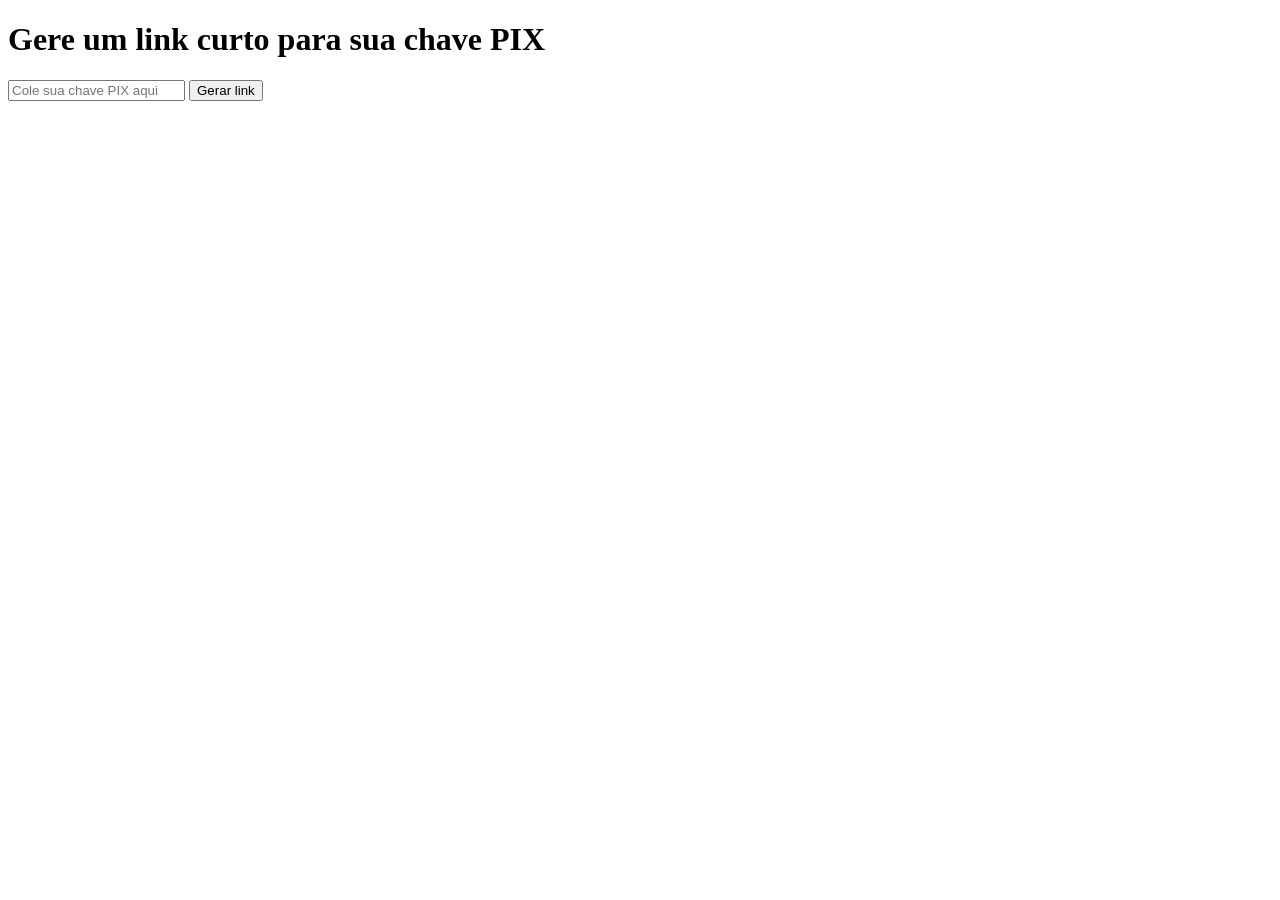
==== public/index.html @ eab09ece "Update index.html" ====
<!DOCTYPE html>
<html lang="pt-br">
<head>
  <meta charset="UTF-8">
  <title>Meupix — Link curto para PIX</title>

  <!-- CSS precisa ser absoluto -->
  <link rel="stylesheet" href="/style.css">
</head>
<body>

  <div class="container">
    <h1>Gere um link curto para sua chave PIX</h1>

    <input id="pix" placeholder="Cole sua chave PIX aqui">
    <button onclick="criar()">Gerar link</button>

    <p id="resultado"></p>
  </div>

  <!-- JS também absoluto -->
  <script src="/app.js"></script>
</body>
</html>
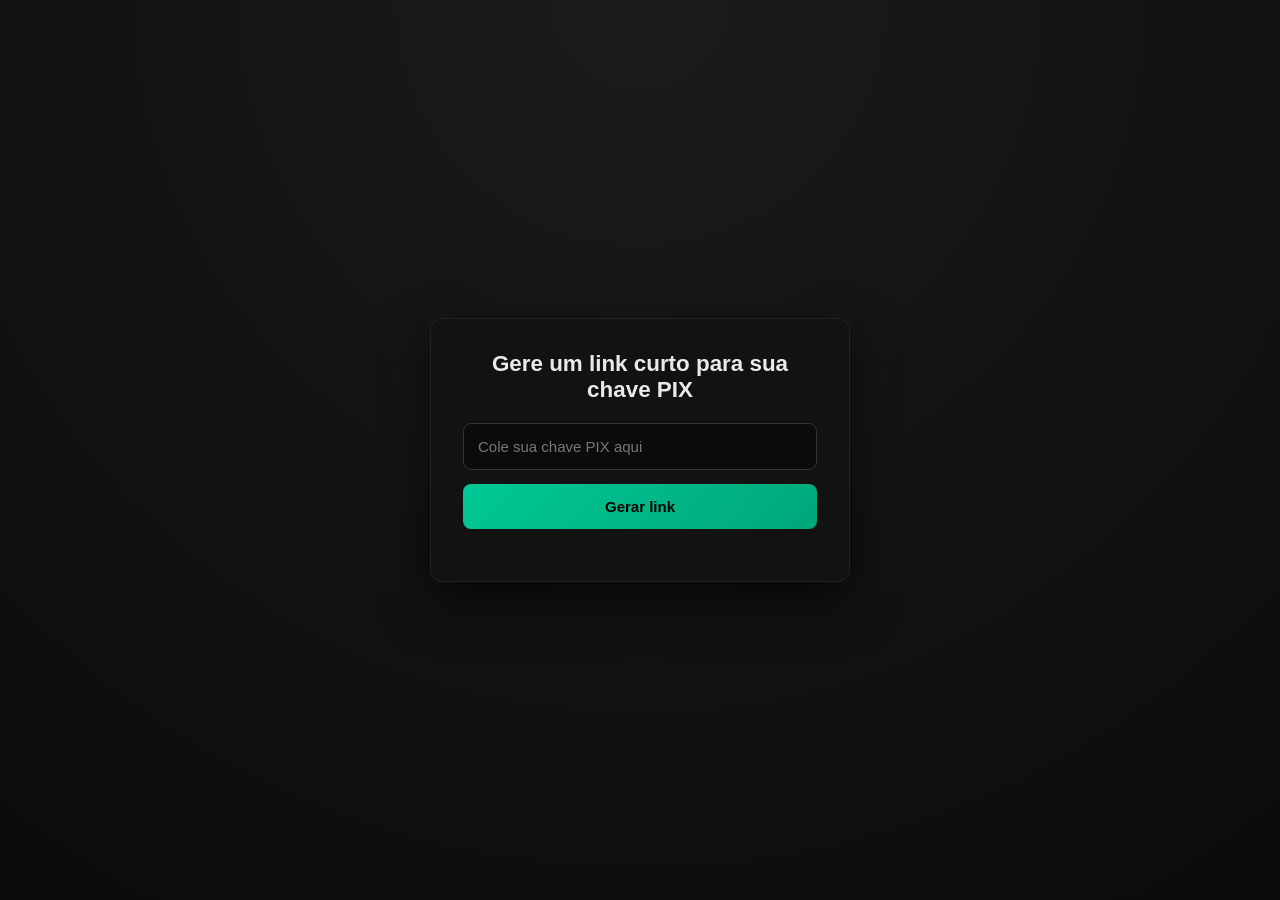
==== commit 65ea450b: "Update index.html" ====
--- a/public/index.html
+++ b/public/index.html
@@ -5,7 +5,7 @@
   <title>Meupix — Link curto para PIX</title>
 
   <!-- CSS precisa ser absoluto -->
-  <link rel="stylesheet" href="/style.css">
+  <link rel="stylesheet" href="/styles/style.css">
 </head>
 <body>
 
--- a/styles/style.css
+++ b/styles/style.css
@@ -0,0 +1,142 @@
+* {
+  box-sizing: border-box;
+  margin: 0;
+  padding: 0;
+}
+
+body {
+  min-height: 100vh;
+  background: radial-gradient(circle at top, #1b1b1b, #0b0b0b);
+  color: #eaeaea;
+  font-family: -apple-system, BlinkMacSystemFont, "Segoe UI", Roboto, Arial, sans-serif;
+  display: flex;
+  align-items: center;
+  justify-content: center;
+}
+
+.container {
+  background: #121212;
+  border: 1px solid #222;
+  border-radius: 12px;
+  padding: 32px;
+  width: 100%;
+  max-width: 420px;
+  box-shadow: 0 20px 50px rgba(0,0,0,.6);
+}
+
+h1 {
+  font-size: 1.4rem;
+  margin-bottom: 20px;
+  text-align: center;
+  font-weight: 600;
+}
+
+input {
+  width: 100%;
+  padding: 14px;
+  border-radius: 8px;
+  border: 1px solid #333;
+  background: #0b0b0b;
+  color: #fff;
+  font-size: 15px;
+  outline: none;
+  margin-bottom: 14px;
+}
+
+input::placeholder {
+  color: #777;
+}
+
+input:focus {
+  border-color: #00c896;
+}
+
+button {
+  width: 100%;
+  padding: 14px;
+  border-radius: 8px;
+  border: none;
+  background: linear-gradient(135deg, #00c896, #00a77a);
+  color: #000;
+  font-weight: 600;
+  font-size: 15px;
+  cursor: pointer;
+  transition: transform .1s ease, box-shadow .1s ease;
+}
+
+button:hover {
+  transform: translateY(-1px);
+  box-shadow: 0 8px 20px rgba(0,200,150,.25);
+}
+
+button:active {
+  transform: translateY(0);
+  box-shadow: none;
+}
+
+#resultado {
+  margin-top: 20px;
+  text-align: center;
+  word-break: break-all;
+}
+
+#resultado a {
+  color: #00c896;
+  text-decoration: none;
+  font-weight: 500;
+}
+
+#resultado a:hover {
+  text-decoration: underline;
+}
+.pix-box {
+  display: flex;
+  gap: 10px;
+}
+
+.pix-box input {
+  flex: 1;
+  padding: 12px;
+  font-size: 16px;
+}
+
+.pix-box button {
+  padding: 12px 16px;
+  font-size: 16px;
+  cursor: pointer;
+}
+
+#feedback {
+  margin-top: 12px;
+  font-weight: bold;
+}
+
+/* ===== Estilos globais (home, geral) ===== */
+body {
+  font-family: Arial, sans-serif;
+}
+
+/* ===== Página PIX ===== */
+.pix-page {
+  background: #111;
+  min-height: 100vh;
+  color: #fff;
+  text-align: center;
+}
+
+.pix-page input {
+  width: 100%;
+  padding: 10px;
+  text-align: center;
+}
+
+.pix-page button {
+  width: 100%;
+  padding: 12px;
+  margin-top: 10px;
+}
+
+.pix-page #qrcode {
+  margin: 20px auto;
+}
+
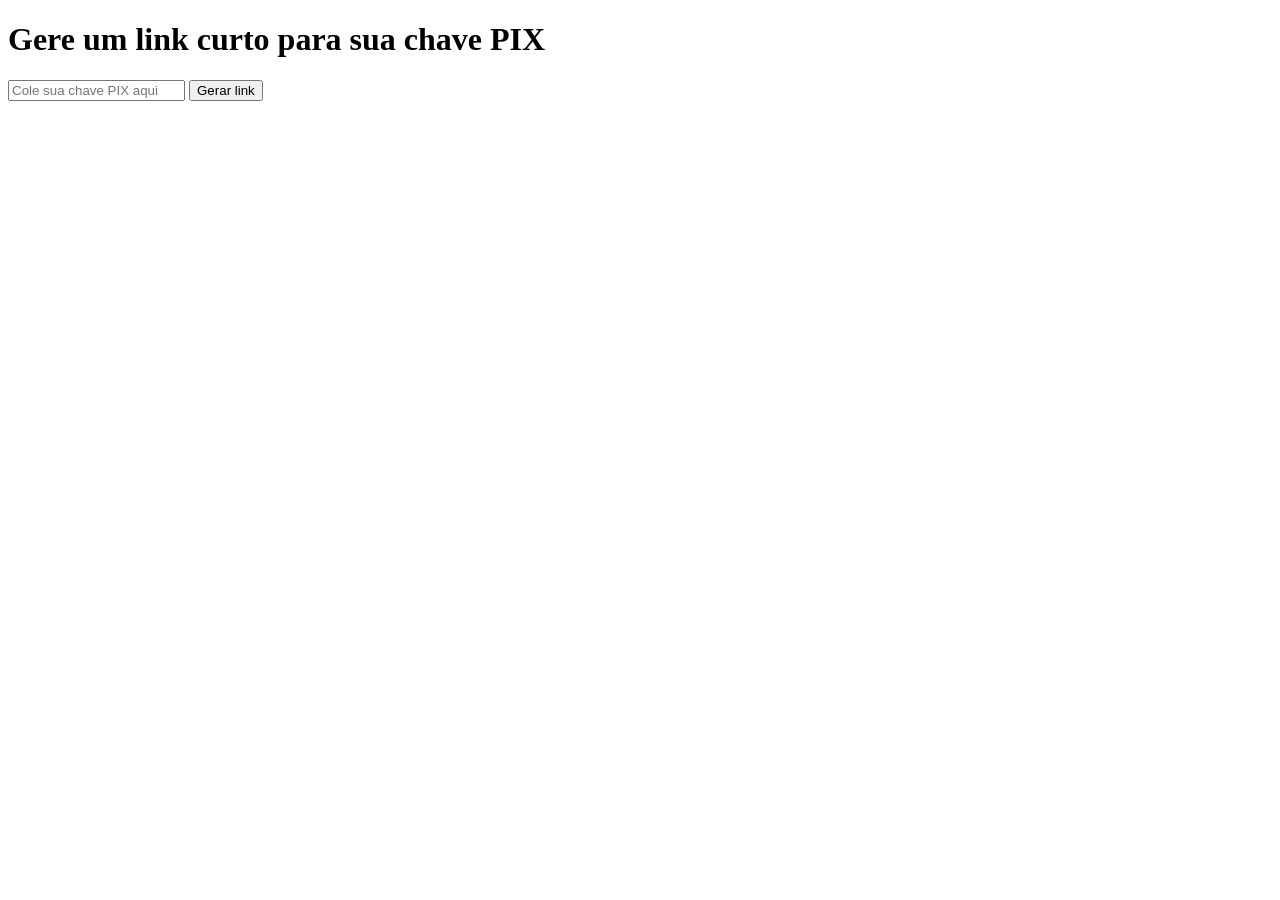
==== commit 79d71783: "Update index.html" ====
--- a/public/index.html
+++ b/public/index.html
@@ -5,7 +5,7 @@
   <title>Meupix — Link curto para PIX</title>
 
   <!-- CSS precisa ser absoluto -->
-  <link rel="stylesheet" href="/styles/style.css">
+  <link rel="stylesheet" href="styles/style.css">
 </head>
 <body>
 
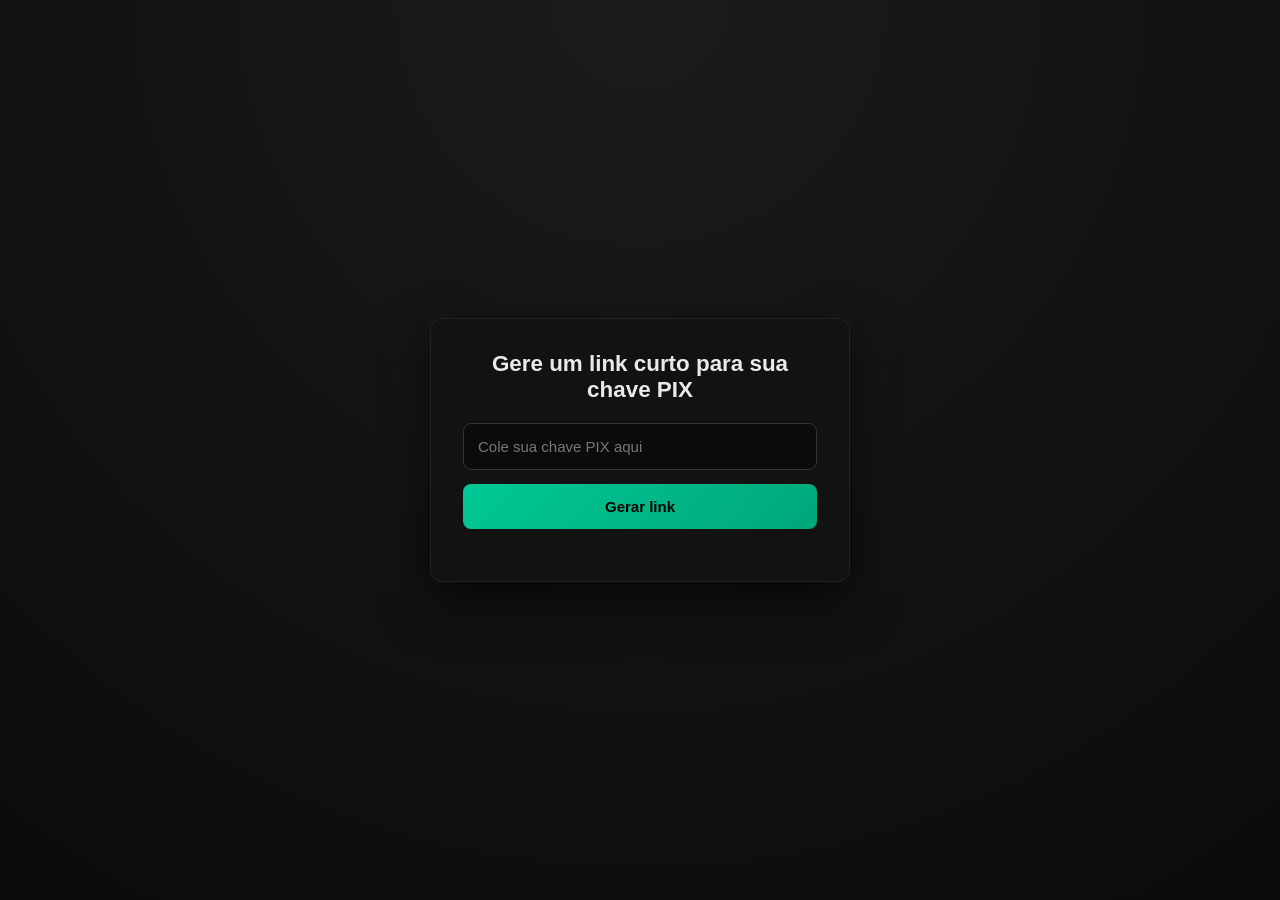
==== commit f2a40bbf: "Update index.html" ====
--- a/public/index.html
+++ b/public/index.html
@@ -5,7 +5,7 @@
   <title>Meupix — Link curto para PIX</title>
 
   <!-- CSS precisa ser absoluto -->
-  <link rel="stylesheet" href="styles/style.css">
+  <link rel="stylesheet" href="/styles/style.css">
 </head>
 <body>
 
--- a/styles/style.css
+++ b/styles/style.css
@@ -0,0 +1,142 @@
+* {
+  box-sizing: border-box;
+  margin: 0;
+  padding: 0;
+}
+
+body {
+  min-height: 100vh;
+  background: radial-gradient(circle at top, #1b1b1b, #0b0b0b);
+  color: #eaeaea;
+  font-family: -apple-system, BlinkMacSystemFont, "Segoe UI", Roboto, Arial, sans-serif;
+  display: flex;
+  align-items: center;
+  justify-content: center;
+}
+
+.container {
+  background: #121212;
+  border: 1px solid #222;
+  border-radius: 12px;
+  padding: 32px;
+  width: 100%;
+  max-width: 420px;
+  box-shadow: 0 20px 50px rgba(0,0,0,.6);
+}
+
+h1 {
+  font-size: 1.4rem;
+  margin-bottom: 20px;
+  text-align: center;
+  font-weight: 600;
+}
+
+input {
+  width: 100%;
+  padding: 14px;
+  border-radius: 8px;
+  border: 1px solid #333;
+  background: #0b0b0b;
+  color: #fff;
+  font-size: 15px;
+  outline: none;
+  margin-bottom: 14px;
+}
+
+input::placeholder {
+  color: #777;
+}
+
+input:focus {
+  border-color: #00c896;
+}
+
+button {
+  width: 100%;
+  padding: 14px;
+  border-radius: 8px;
+  border: none;
+  background: linear-gradient(135deg, #00c896, #00a77a);
+  color: #000;
+  font-weight: 600;
+  font-size: 15px;
+  cursor: pointer;
+  transition: transform .1s ease, box-shadow .1s ease;
+}
+
+button:hover {
+  transform: translateY(-1px);
+  box-shadow: 0 8px 20px rgba(0,200,150,.25);
+}
+
+button:active {
+  transform: translateY(0);
+  box-shadow: none;
+}
+
+#resultado {
+  margin-top: 20px;
+  text-align: center;
+  word-break: break-all;
+}
+
+#resultado a {
+  color: #00c896;
+  text-decoration: none;
+  font-weight: 500;
+}
+
+#resultado a:hover {
+  text-decoration: underline;
+}
+.pix-box {
+  display: flex;
+  gap: 10px;
+}
+
+.pix-box input {
+  flex: 1;
+  padding: 12px;
+  font-size: 16px;
+}
+
+.pix-box button {
+  padding: 12px 16px;
+  font-size: 16px;
+  cursor: pointer;
+}
+
+#feedback {
+  margin-top: 12px;
+  font-weight: bold;
+}
+
+/* ===== Estilos globais (home, geral) ===== */
+body {
+  font-family: Arial, sans-serif;
+}
+
+/* ===== Página PIX ===== */
+.pix-page {
+  background: #111;
+  min-height: 100vh;
+  color: #fff;
+  text-align: center;
+}
+
+.pix-page input {
+  width: 100%;
+  padding: 10px;
+  text-align: center;
+}
+
+.pix-page button {
+  width: 100%;
+  padding: 12px;
+  margin-top: 10px;
+}
+
+.pix-page #qrcode {
+  margin: 20px auto;
+}
+
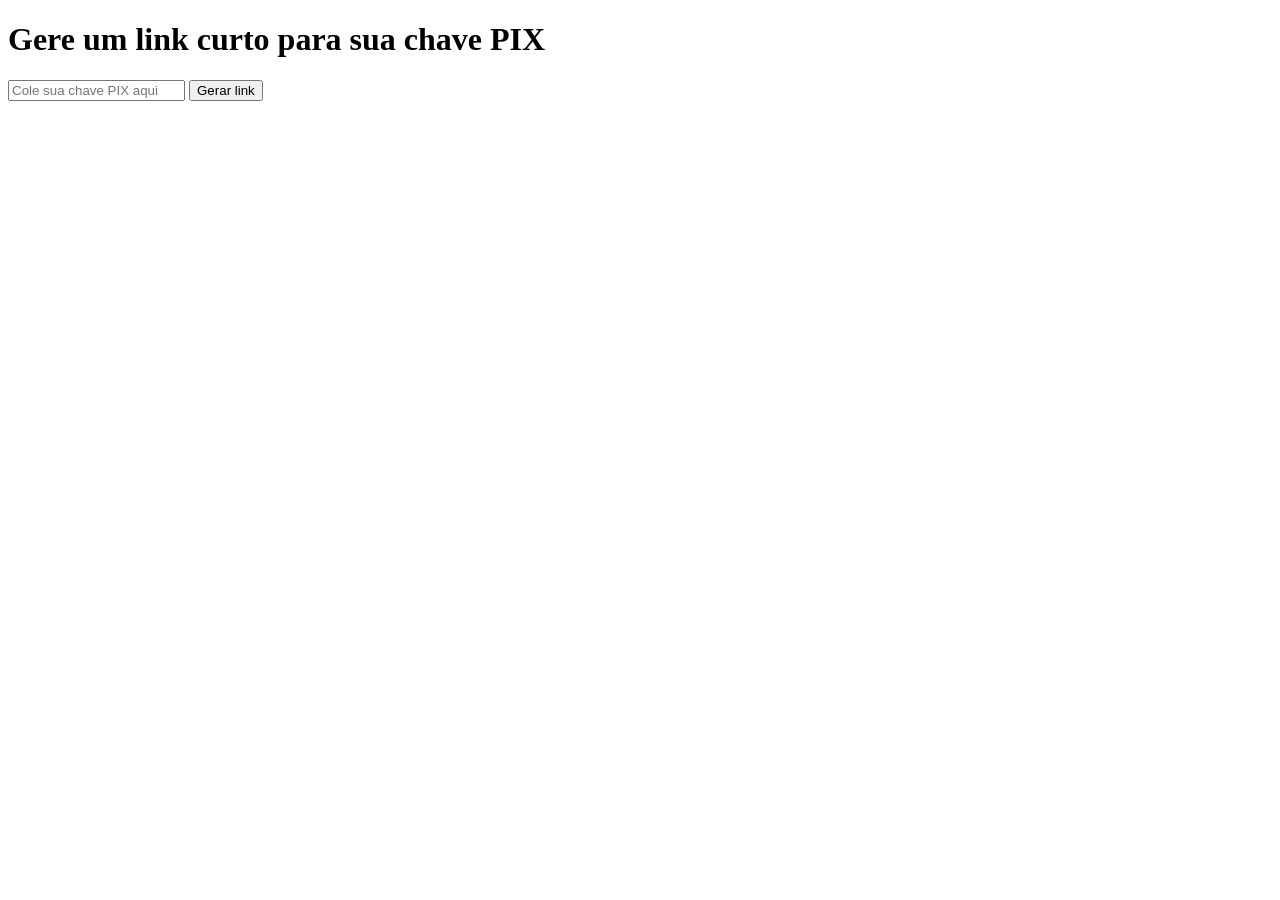
==== commit 8137e463: "Update index.html" ====
--- a/public/index.html
+++ b/public/index.html
@@ -5,7 +5,7 @@
   <title>Meupix — Link curto para PIX</title>
 
   <!-- CSS precisa ser absoluto -->
-  <link rel="stylesheet" href="/styles/style.css">
+  <link rel="stylesheet" href="/style.css">
 </head>
 <body>
 
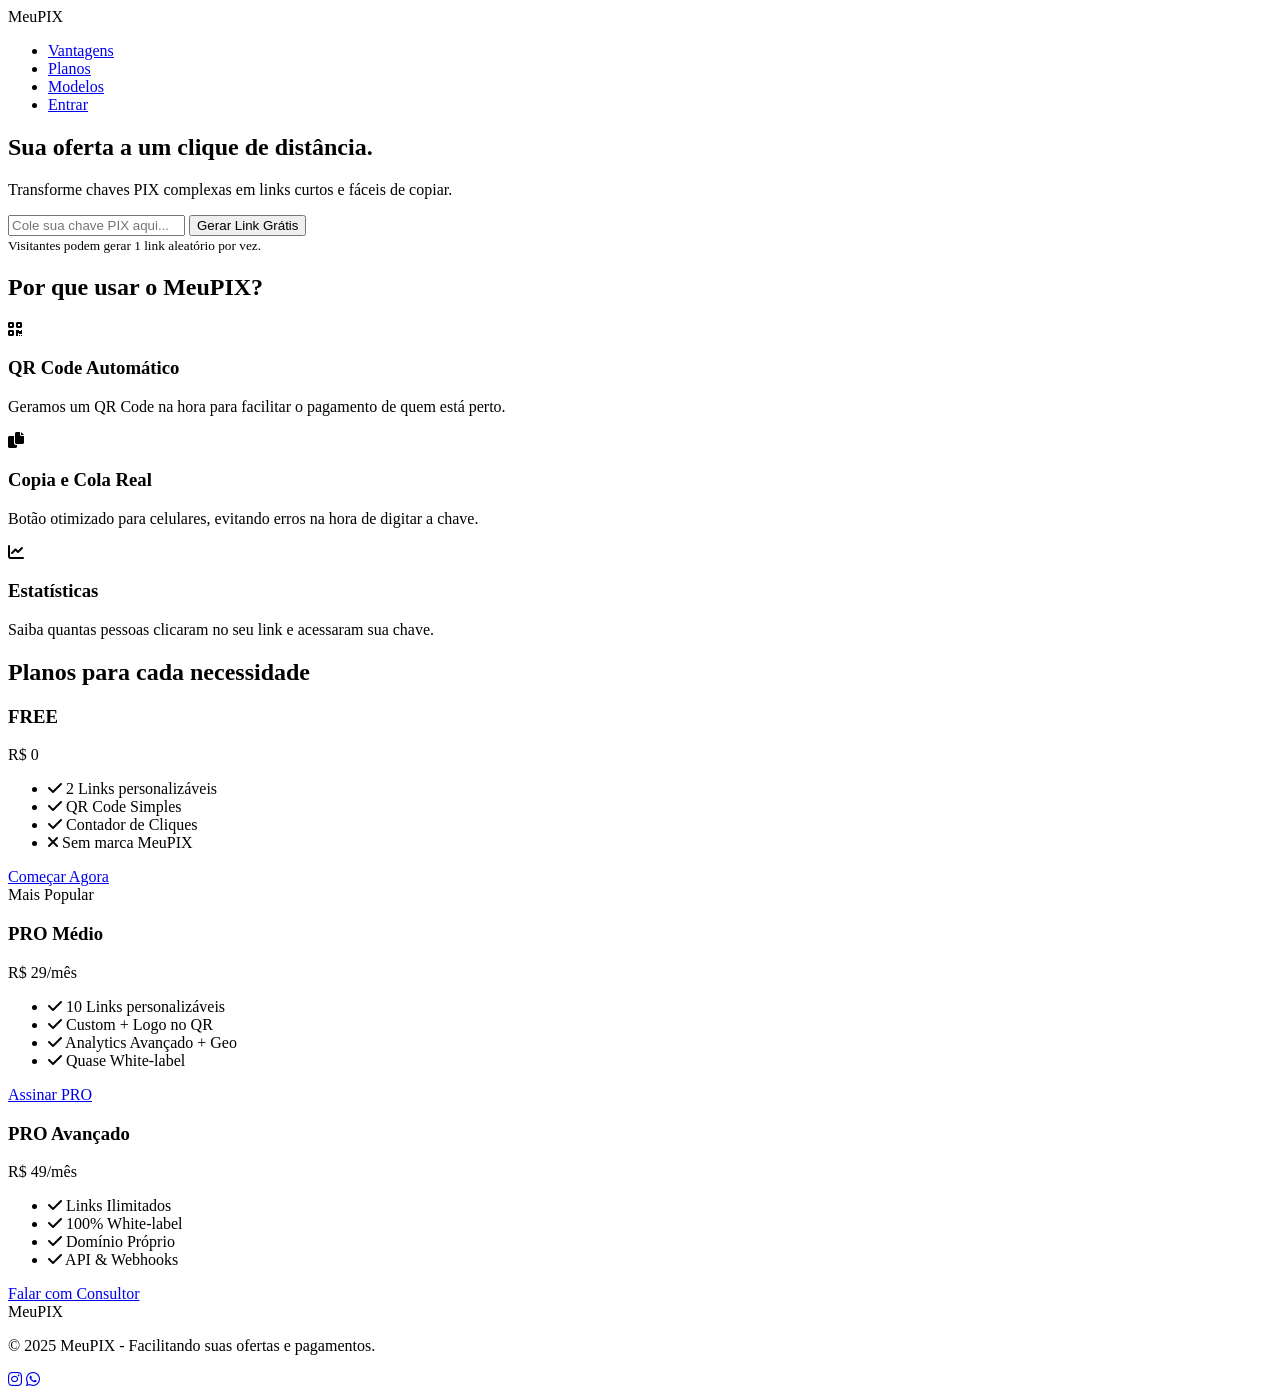
==== commit 7251cd96: "Update index.html" ====
--- a/public/index.html
+++ b/public/index.html
@@ -1,24 +1,116 @@
 <!DOCTYPE html>
 <html lang="pt-br">
 <head>
-  <meta charset="UTF-8">
-  <title>Meupix — Link curto para PIX</title>
-
-  <!-- CSS precisa ser absoluto -->
-  <link rel="stylesheet" href="/style.css">
+    <meta charset="UTF-8">
+    <meta name="viewport" content="width=device-width, initial-scale=1.0">
+    <title>MeuPIX — Encurtador de Chaves PIX Inteligente</title>
+    <link rel="stylesheet" href="/style.css">
+    <link rel="stylesheet" href="https://cdnjs.cloudflare.com/ajax/libs/font-awesome/6.0.0/css/all.min.css">
 </head>
 <body>
 
-  <div class="container">
-    <h1>Gere um link curto para sua chave PIX</h1>
+    <header>
+        <nav class="nav-container">
+            <div class="logo">Meu<span>PIX</span></div>
+            <ul class="nav-links">
+                <li><a href="#vantagens">Vantagens</a></li>
+                <li><a href="#planos">Planos</a></li>
+                <li><a href="#modelos">Modelos</a></li>
+                <li><a href="/login" class="btn-login">Entrar</a></li>
+            </ul>
+        </nav>
+    </header>
 
-    <input id="pix" placeholder="Cole sua chave PIX aqui">
-    <button onclick="criar()">Gerar link</button>
+    <main>
+        <section class="hero">
+            <h1>Sua oferta a um clique de distância.</h1>
+            <p>Transforme chaves PIX complexas em links curtos e fáceis de copiar.</p>
+            
+            <div class="generator-box">
+                <input type="text" id="pix" placeholder="Cole sua chave PIX aqui...">
+                <button onclick="criar()">Gerar Link Grátis</button>
+                <div id="resultado"></div>
+            </div>
+            <small>Visitantes podem gerar 1 link aleatório por vez.</small>
+        </section>
 
-    <p id="resultado"></p>
-  </div>
+        <section id="vantagens" class="features">
+            <div class="section-title">
+                <h2>Por que usar o MeuPIX?</h2>
+            </div>
+            <div class="feature-grid">
+                <div class="feature-card">
+                    <i class="fas fa-qrcode"></i>
+                    <h3>QR Code Automático</h3>
+                    <p>Geramos um QR Code na hora para facilitar o pagamento de quem está perto.</p>
+                </div>
+                <div class="feature-card">
+                    <i class="fas fa-copy"></i>
+                    <h3>Copia e Cola Real</h3>
+                    <p>Botão otimizado para celulares, evitando erros na hora de digitar a chave.</p>
+                </div>
+                <div class="feature-card">
+                    <i class="fas fa-chart-line"></i>
+                    <h3>Estatísticas</h3>
+                    <p>Saiba quantas pessoas clicaram no seu link e acessaram sua chave.</p>
+                </div>
+            </div>
+        </section>
 
-  <!-- JS também absoluto -->
-  <script src="/app.js"></script>
+        <section id="planos" class="pricing">
+            <div class="section-title">
+                <h2>Planos para cada necessidade</h2>
+            </div>
+            <div class="pricing-grid">
+                <div class="price-card">
+                    <h3>FREE</h3>
+                    <div class="price">R$ 0</div>
+                    <ul>
+                        <li><i class="fas fa-check"></i> 2 Links personalizáveis</li>
+                        <li><i class="fas fa-check"></i> QR Code Simples</li>
+                        <li><i class="fas fa-check"></i> Contador de Cliques</li>
+                        <li class="disabled"><i class="fas fa-times"></i> Sem marca MeuPIX</li>
+                    </ul>
+                    <a href="/cadastro" class="btn-plan">Começar Agora</a>
+                </div>
+                <div class="price-card featured">
+                    <div class="badge">Mais Popular</div>
+                    <h3>PRO Médio</h3>
+                    <div class="price">R$ 29<span>/mês</span></div>
+                    <ul>
+                        <li><i class="fas fa-check"></i> 10 Links personalizáveis</li>
+                        <li><i class="fas fa-check"></i> Custom + Logo no QR</li>
+                        <li><i class="fas fa-check"></i> Analytics Avançado + Geo</li>
+                        <li><i class="fas fa-check"></i> Quase White-label</li>
+                    </ul>
+                    <a href="/cadastro" class="btn-plan">Assinar PRO</a>
+                </div>
+                <div class="price-card">
+                    <h3>PRO Avançado</h3>
+                    <div class="price">R$ 49<span>/mês</span></div>
+                    <ul>
+                        <li><i class="fas fa-check"></i> Links Ilimitados</li>
+                        <li><i class="fas fa-check"></i> 100% White-label</li>
+                        <li><i class="fas fa-check"></i> Domínio Próprio</li>
+                        <li><i class="fas fa-check"></i> API & Webhooks</li>
+                    </ul>
+                    <a href="/cadastro" class="btn-plan">Falar com Consultor</a>
+                </div>
+            </div>
+        </section>
+    </main>
+
+    <footer>
+        <div class="footer-content">
+            <div class="logo">Meu<span>PIX</span></div>
+            <p>&copy; 2025 MeuPIX - Facilitando suas ofertas e pagamentos.</p>
+            <div class="social">
+                <a href="#"><i class="fab fa-instagram"></i></a>
+                <a href="#"><i class="fab fa-whatsapp"></i></a>
+            </div>
+        </div>
+    </footer>
+
+    <script src="/app.js"></script>
 </body>
 </html>
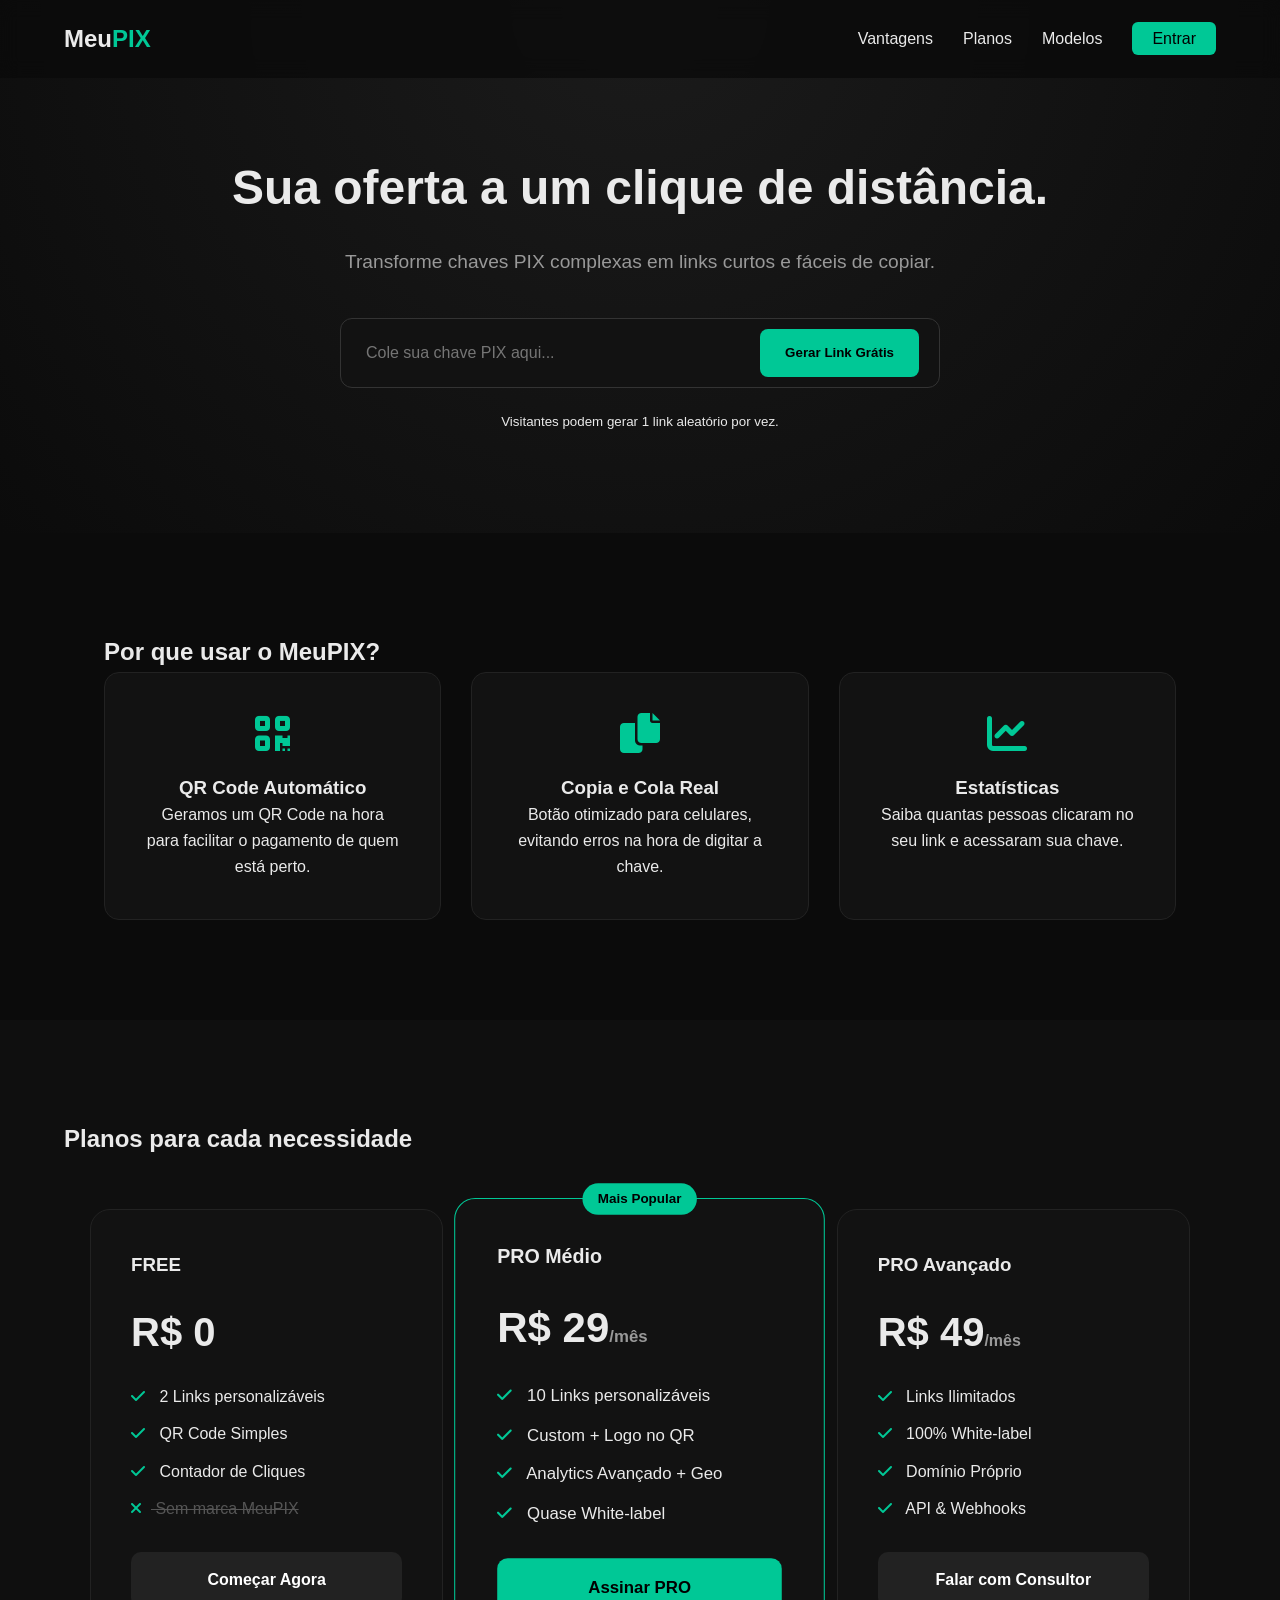
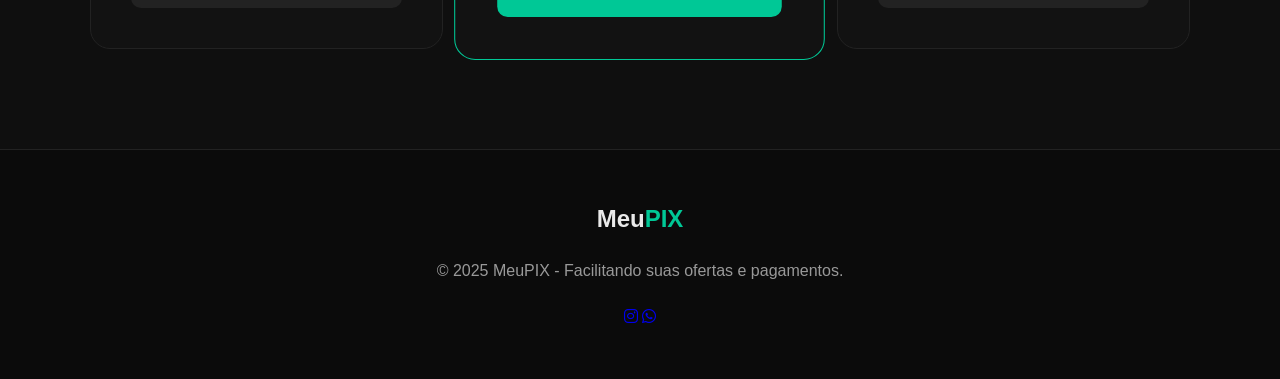
==== commit b0be8e33: "Update index.html" ====
--- a/public/index.html
+++ b/public/index.html
@@ -4,7 +4,7 @@
     <meta charset="UTF-8">
     <meta name="viewport" content="width=device-width, initial-scale=1.0">
     <title>MeuPIX — Encurtador de Chaves PIX Inteligente</title>
-    <link rel="stylesheet" href="/style.css">
+    <link rel="stylesheet" href="style.css">
     <link rel="stylesheet" href="https://cdnjs.cloudflare.com/ajax/libs/font-awesome/6.0.0/css/all.min.css">
 </head>
 <body>
--- a/public/style.css
+++ b/public/style.css
@@ -0,0 +1,144 @@
+:root {
+    --primary: #00c896;
+    --primary-dark: #00a77a;
+    --bg-dark: #0b0b0b;
+    --card-bg: #121212;
+    --text-main: #eaeaea;
+    --text-dim: #999;
+}
+
+* { box-sizing: border-box; margin: 0; padding: 0; }
+
+body {
+    background-color: var(--bg-dark);
+    color: var(--text-main);
+    font-family: 'Inter', sans-serif;
+    line-height: 1.6;
+    scroll-behavior: smooth;
+}
+
+/* Header */
+header {
+    padding: 20px 5%;
+    background: rgba(11, 11, 11, 0.8);
+    backdrop-filter: blur(10px);
+    position: fixed;
+    width: 100%;
+    z-index: 1000;
+}
+
+.nav-container {
+    display: flex;
+    justify-content: space-between;
+    align-items: center;
+    max-width: 1200px;
+    margin: 0 auto;
+}
+
+.logo { font-size: 1.5rem; font-weight: 800; }
+.logo span { color: var(--primary); }
+
+.nav-links { list-style: none; display: flex; align-items: center; gap: 30px; }
+.nav-links a { text-decoration: none; color: var(--text-main); font-weight: 500; transition: 0.3s; }
+.nav-links a:hover { color: var(--primary); }
+
+.btn-login {
+    background: var(--primary);
+    color: #000 !important;
+    padding: 8px 20px;
+    border-radius: 6px;
+}
+
+/* Hero */
+.hero {
+    padding: 150px 5% 100px;
+    text-align: center;
+    background: radial-gradient(circle at top, #1b1b1b, #0b0b0b);
+}
+
+.hero h1 { font-size: 3rem; margin-bottom: 20px; }
+.hero p { color: var(--text-dim); font-size: 1.2rem; margin-bottom: 40px; }
+
+.generator-box {
+    max-width: 600px;
+    margin: 0 auto 20px;
+    background: var(--card-bg);
+    padding: 10px;
+    border-radius: 12px;
+    display: flex;
+    gap: 10px;
+    border: 1px solid #333;
+}
+
+.generator-box input {
+    flex: 1;
+    background: transparent;
+    border: none;
+    color: #fff;
+    padding: 15px;
+    outline: none;
+    font-size: 1rem;
+}
+
+.generator-box button {
+    background: var(--primary);
+    border: none;
+    padding: 0 25px;
+    border-radius: 8px;
+    font-weight: 700;
+    cursor: pointer;
+}
+
+/* Feature Cards */
+.features { padding: 100px 5%; max-width: 1200px; margin: 0 auto; }
+.feature-grid { display: grid; grid-template-columns: repeat(auto-fit, minmax(250px, 1fr)); gap: 30px; }
+.feature-card {
+    background: var(--card-bg);
+    padding: 40px;
+    border-radius: 15px;
+    text-align: center;
+    border: 1px solid #222;
+}
+.feature-card i { font-size: 2.5rem; color: var(--primary); margin-bottom: 20px; }
+
+/* Pricing */
+.pricing { padding: 100px 5%; background: #0f0f0f; }
+.pricing-grid {
+    display: grid;
+    grid-template-columns: repeat(auto-fit, minmax(300px, 1fr));
+    gap: 20px;
+    max-width: 1100px;
+    margin: 50px auto 0;
+}
+
+.price-card {
+    background: var(--card-bg);
+    padding: 40px;
+    border-radius: 20px;
+    border: 1px solid #222;
+    position: relative;
+}
+
+.price-card.featured { border-color: var(--primary); transform: scale(1.05); }
+.badge {
+    position: absolute; top: -15px; left: 50%; transform: translateX(-50%);
+    background: var(--primary); color: #000; padding: 5px 15px; border-radius: 20px; font-size: 0.8rem; font-weight: 800;
+}
+
+.price { font-size: 2.5rem; font-weight: 800; margin: 20px 0; }
+.price span { font-size: 1rem; color: var(--text-dim); }
+
+.price-card ul { list-style: none; margin-bottom: 30px; text-align: left; }
+.price-card li { margin-bottom: 12px; }
+.price-card li.disabled { color: #555; text-decoration: line-through; }
+.price-card li i { margin-right: 10px; color: var(--primary); }
+
+.btn-plan {
+    display: block; text-decoration: none; background: #222; color: #fff;
+    text-align: center; padding: 15px; border-radius: 10px; font-weight: 700; transition: 0.3s;
+}
+.featured .btn-plan { background: var(--primary); color: #000; }
+
+/* Footer */
+footer { padding: 50px 5%; border-top: 1px solid #222; text-align: center; }
+.footer-content p { color: var(--text-dim); margin: 20px 0; }
